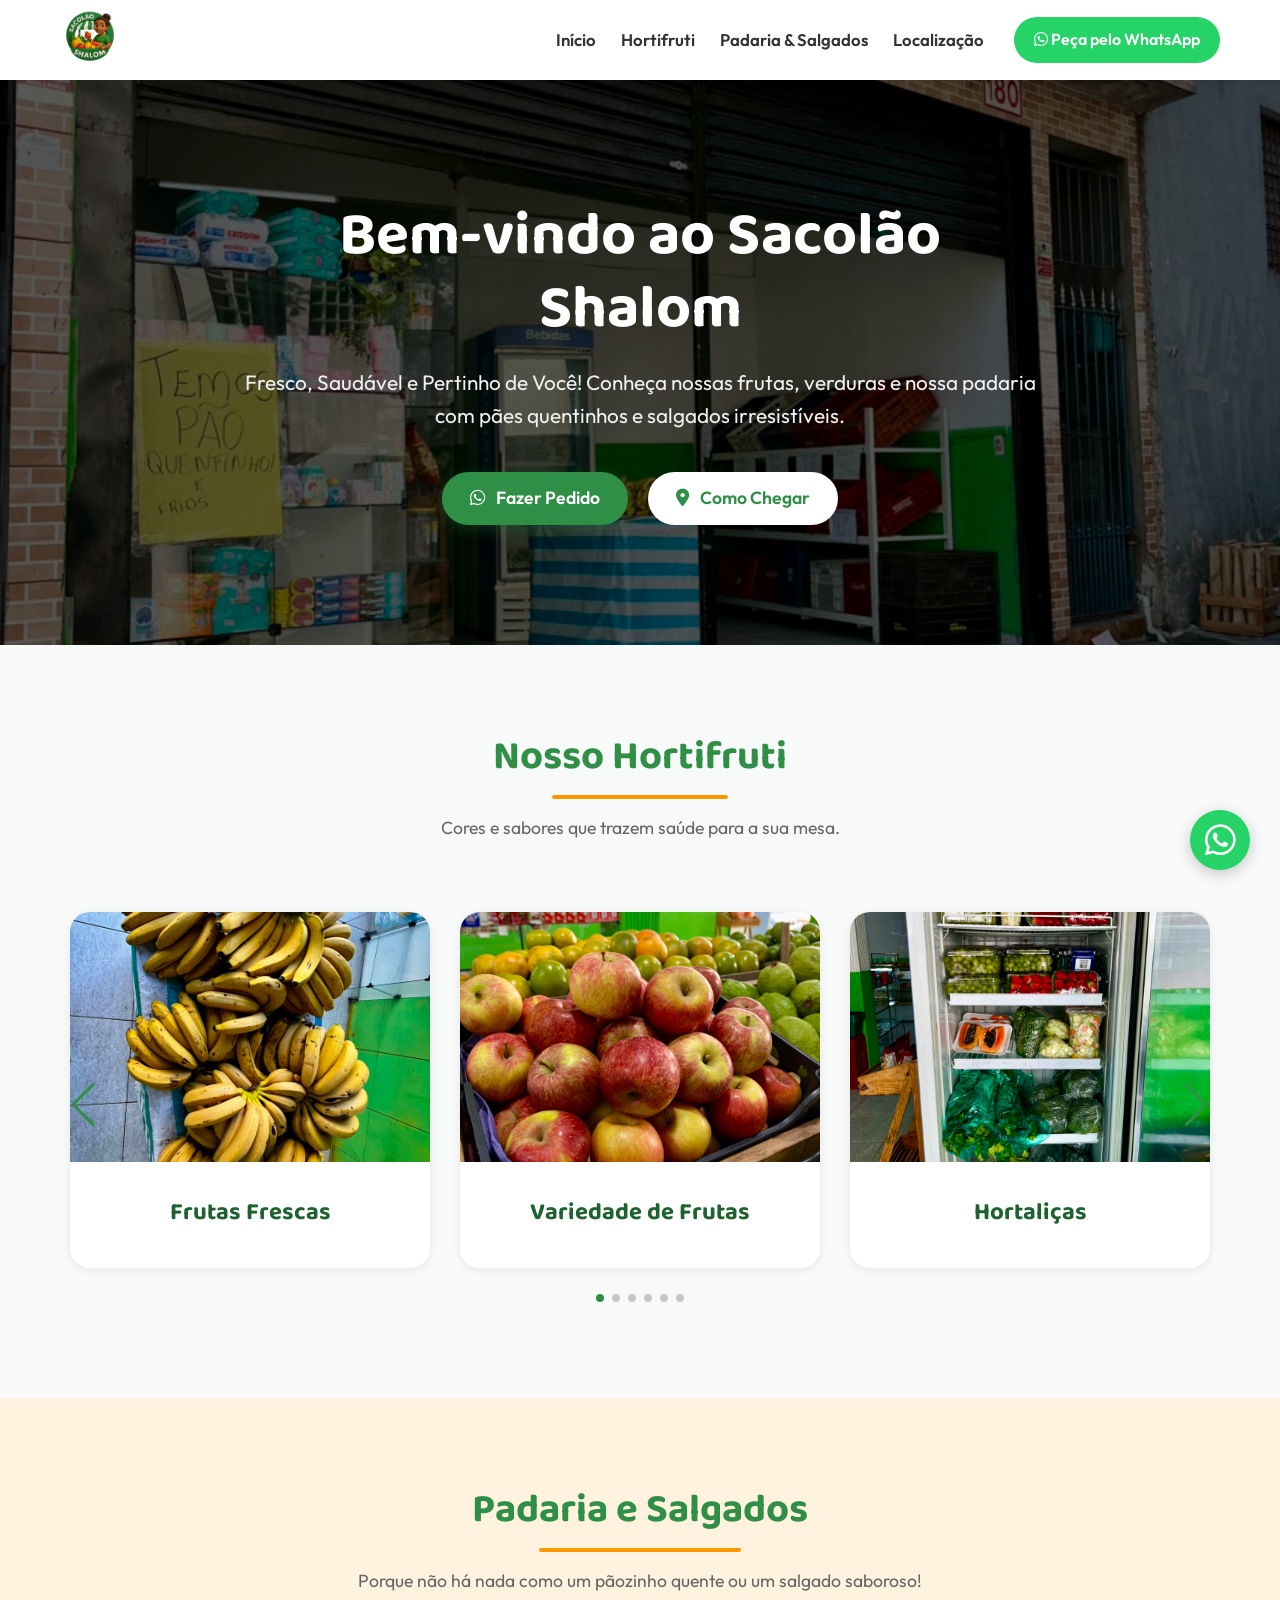
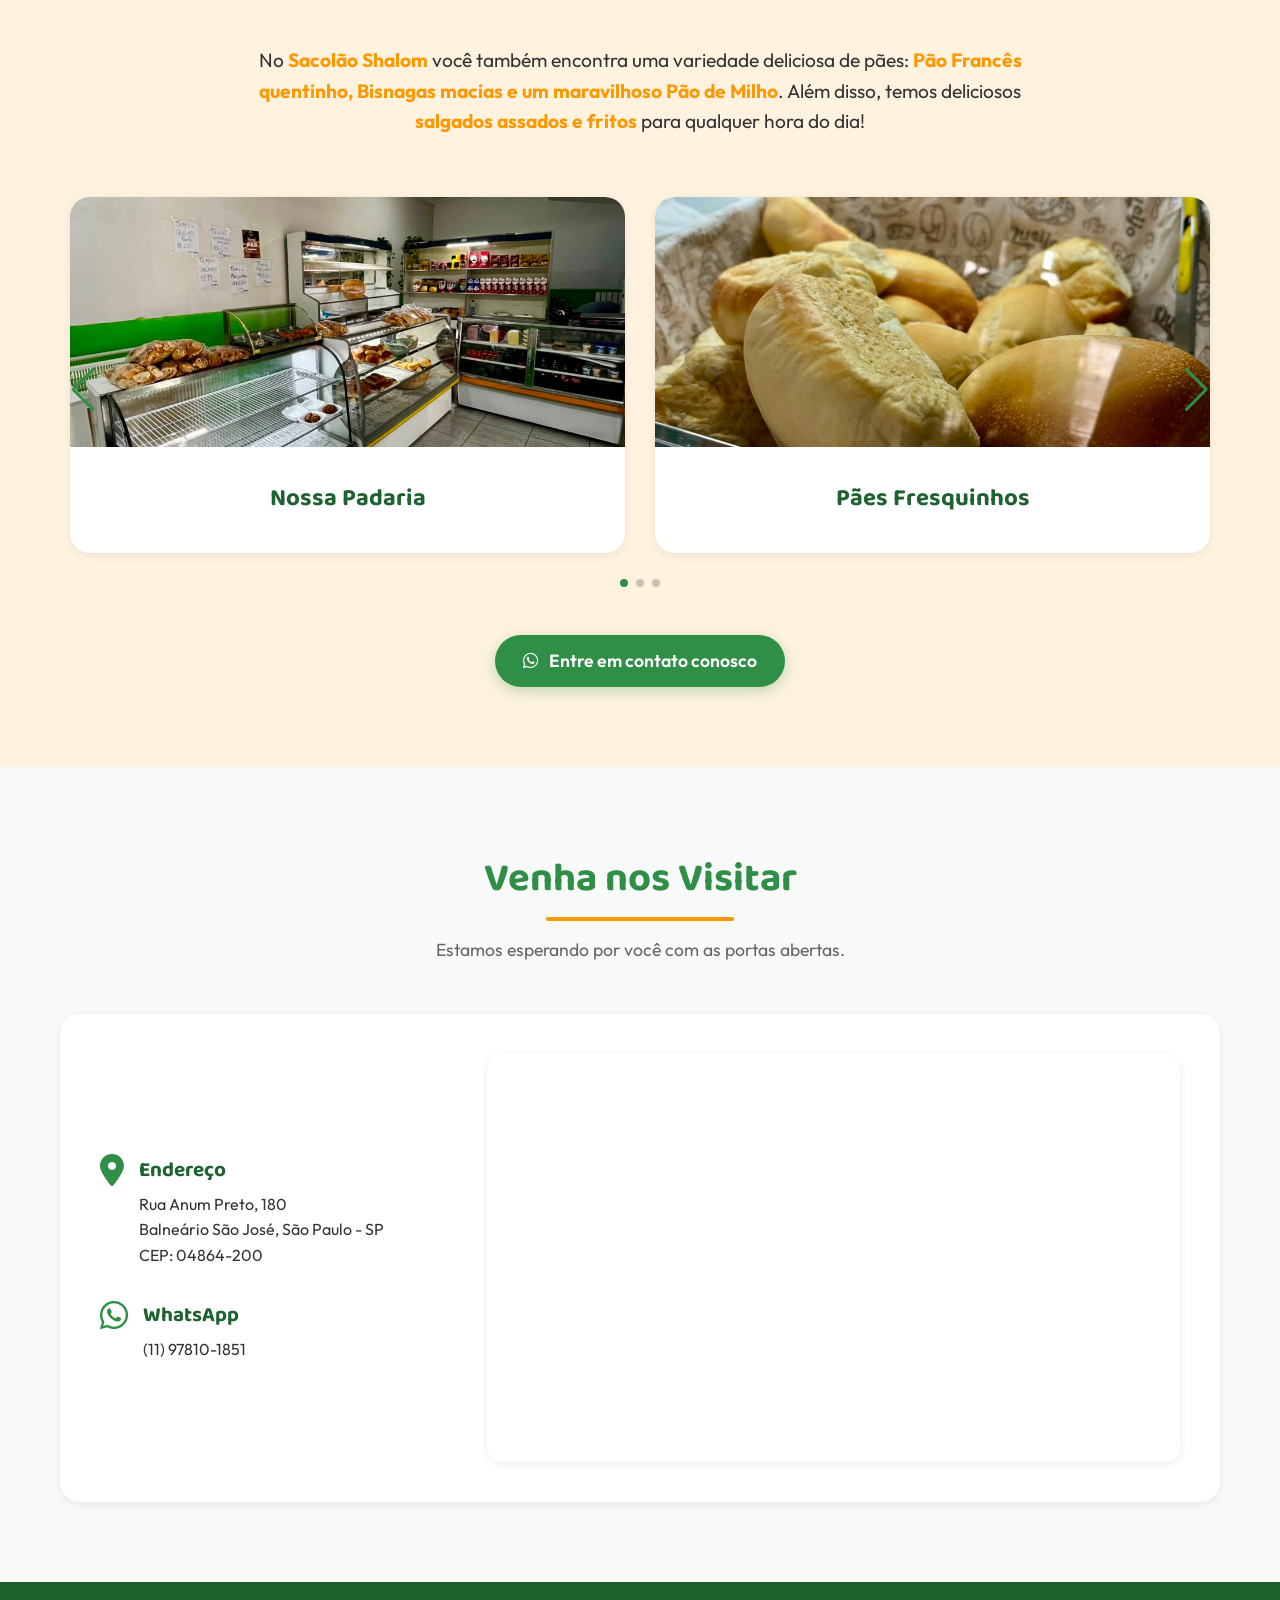
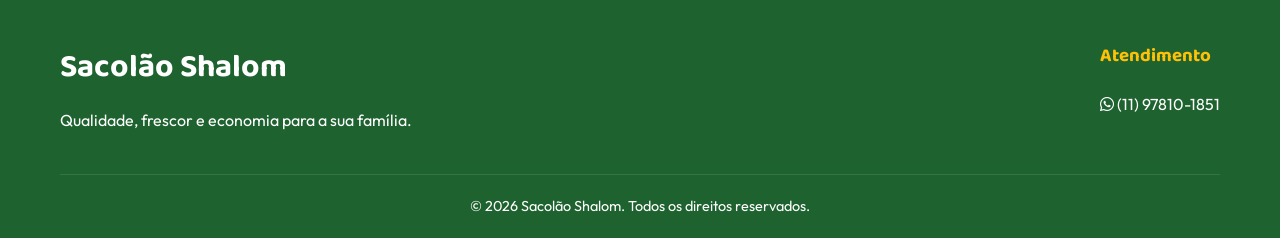
==== index.html @ ac97a422 "Add files via upload" ====
<!DOCTYPE html>
<html lang="pt-BR">
<head>
    <meta charset="UTF-8">
    <meta name="viewport" content="width=device-width, initial-scale=1.0">
    <meta name="description" content="Sacolão Shalom - As melhores frutas, verduras, saladas de frutas, além de pão francês, bisnaga, pão de milho e salgados assados e fritos. Venha nos visitar no Balneário São José.">
    <title>Sacolão Shalom | Frutas, Verduras e Padaria</title>
    
    <!-- Google Fonts -->
    <link rel="preconnect" href="https://fonts.googleapis.com">
    <link rel="preconnect" href="https://fonts.gstatic.com" crossorigin>
    <link href="https://fonts.googleapis.com/css2?family=Outfit:wght@300;400;600;800&family=Baloo+2:wght@500;700&display=swap" rel="stylesheet">
    
    <!-- Swiper CSS -->
    <link rel="stylesheet" href="https://cdn.jsdelivr.net/npm/swiper@10/swiper-bundle.min.css" />
    
    <!-- Font Awesome -->
    <link rel="stylesheet" href="https://cdnjs.cloudflare.com/ajax/libs/font-awesome/6.4.0/css/all.min.css">
    
    <!-- Custom CSS -->
    <link rel="stylesheet" href="css/style.css">
</head>
<body>

    <!-- Header & Navigation -->
    <header class="header">
        <div class="container nav-container">
            <a href="#" class="logo-link">
                <!-- Por favor, salve a sua logo como logo.png dentro da pasta assets -->
                <img src="assets/logo.jpg" alt="Sacolão Shalom" class="logo" onerror="this.src='https://placehold.co/150x50/2F8F46/FFFFFF?text=Sacolao+Shalom'">
            </a>
            
            <nav class="navbar" id="navbar">
                <ul class="nav-links">
                    <li><a href="#inicio">Início</a></li>
                    <li><a href="#hortifruti">Hortifruti</a></li>
                    <li><a href="#padaria">Padaria & Salgados</a></li>
                    <li><a href="#localizacao">Localização</a></li>
                </ul>
                <a href="https://wa.me/5511978101851?text=Ol%C3%A1%2C%20gostaria%20de%20saber%20mais%20sobre%20os%20produtos%20do%20Sacol%C3%A3o%20Shalom!" target="_blank" class="btn-whatsapp nav-btn">
                    <i class="fab fa-whatsapp"></i> Peça pelo WhatsApp
                </a>
            </nav>
            
            <div class="hamburger" id="hamburger">
                <i class="fas fa-bars"></i>
            </div>
        </div>
    </header>

    <!-- Hero Section -->
    <section class="hero" id="inicio">
        <div class="container hero-content">
            <div class="hero-text">
                <h1>Bem-vindo ao Sacolão Shalom</h1>
                <p>Fresco, Saudável e Pertinho de Você! Conheça nossas frutas, verduras e nossa padaria com pães quentinhos e salgados irresistíveis.</p>
                <div class="hero-buttons">
                    <a href="https://wa.me/5511978101851?text=Ol%C3%A1%2C%20gostaria%20de%20fazer%20um%20pedido!" target="_blank" class="btn btn-primary">
                        <i class="fab fa-whatsapp"></i> Fazer Pedido
                    </a>
                    <a href="#localizacao" class="btn btn-secondary" style="border: none;">
                        <i class="fas fa-map-marker-alt"></i> Como Chegar
                    </a>
                </div>
            </div>
        </div>
    </section>

    <!-- Hortifruti Section -->
    <section class="section hortifruti-section" id="hortifruti">
        <div class="container">
            <div class="section-title">
                <h2>Nosso Hortifruti</h2>
                <p>Cores e sabores que trazem saúde para a sua mesa.</p>
            </div>
            
            <!-- Swiper -->
            <div class="swiper mySwiper">
                <div class="swiper-wrapper">
                    <!-- Slides -->
                    <div class="swiper-slide">
                        <div class="card">
                            <img src="assets/frutas.jpg" alt="Frutas">
                            <div class="card-content">
                                <h3>Frutas Frescas</h3>
                            </div>
                        </div>
                    </div>
                    <div class="swiper-slide">
                        <div class="card">
                            <img src="assets/frutas1.jpg" alt="Mais Frutas">
                            <div class="card-content">
                                <h3>Variedade de Frutas</h3>
                            </div>
                        </div>
                    </div>
                    <div class="swiper-slide">
                        <div class="card">
                            <img src="assets/hortaliças.jpg" alt="Hortaliças">
                            <div class="card-content">
                                <h3>Hortaliças</h3>
                            </div>
                        </div>
                    </div>
                    <div class="swiper-slide">
                        <div class="card">
                            <img src="assets/legumes.jpg" alt="Legumes">
                            <div class="card-content">
                                <h3>Legumes</h3>
                            </div>
                        </div>
                    </div>
                    <div class="swiper-slide">
                        <div class="card">
                            <img src="assets/mandioca.jpg" alt="Mandioca">
                            <div class="card-content">
                                <h3>Mandioca</h3>
                            </div>
                        </div>
                    </div>
                    <div class="swiper-slide">
                        <div class="card">
                            <img src="assets/alho.jpg" alt="Alho">
                            <div class="card-content">
                                <h3>Alho</h3>
                            </div>
                        </div>
                    </div>
                </div>
                <div class="swiper-pagination"></div>
                <div class="swiper-button-next"></div>
                <div class="swiper-button-prev"></div>
            </div>
        </div>
    </section>

    <!-- Padaria Section -->
    <section class="section padaria-section" id="padaria">
        <div class="container">
            <div class="section-title">
                <h2>Padaria e Salgados</h2>
                <p>Porque não há nada como um pãozinho quente ou um salgado saboroso!</p>
            </div>
            
            <div class="padaria-intro">
                <p>No <strong>Sacolão Shalom</strong> você também encontra uma variedade deliciosa de pães: <strong>Pão Francês quentinho, Bisnagas macias e um maravilhoso Pão de Milho</strong>. Além disso, temos deliciosos <strong>salgados assados e fritos</strong> para qualquer hora do dia!</p>
            </div>

            <!-- Swiper Padaria -->
            <div class="swiper padariaSwiper">
                <div class="swiper-wrapper">
                    <div class="swiper-slide">
                        <div class="card">
                            <img src="assets/espacopadaria.jpg" alt="Espaço Padaria">
                            <div class="card-content">
                                <h3>Nossa Padaria</h3>
                            </div>
                        </div>
                    </div>
                    <div class="swiper-slide">
                        <div class="card">
                            <img src="assets/pao.jpg" alt="Pães">
                            <div class="card-content">
                                <h3>Pães Fresquinhos</h3>
                            </div>
                        </div>
                    </div>
                    <div class="swiper-slide">
                        <div class="card">
                            <img src="assets/pao1.jpg" alt="Mais Pães">
                            <div class="card-content">
                                <h3>Variedade de Pães</h3>
                            </div>
                        </div>
                    </div>
                </div>
                <div class="swiper-pagination"></div>
                <div class="swiper-button-next"></div>
                <div class="swiper-button-prev"></div>
            </div>
            
            <div class="text-center mt-2">
                <a href="https://wa.me/5511978101851?text=Ol%C3%A1%21%20gostaria%20de%20comprar%20com%20voc%C3%AAs%21" target="_blank" class="btn btn-primary">
                    <i class="fab fa-whatsapp"></i> Entre em contato conosco
                </a>
            </div>
        </div>
    </section>

    <!-- Location Section -->
    <section class="section location-section" id="localizacao">
        <div class="container">
            <div class="section-title">
                <h2>Venha nos Visitar</h2>
                <p>Estamos esperando por você com as portas abertas.</p>
            </div>
            
            <div class="location-content">
                <div class="location-info">
                    <div class="info-item">
                        <i class="fas fa-map-marker-alt"></i>
                        <div>
                            <h3>Endereço</h3>
                            <p>Rua Anum Preto, 180<br>Balneário São José, São Paulo - SP<br>CEP: 04864-200</p>
                        </div>
                    </div>
                    <div class="info-item">
                        <i class="fab fa-whatsapp"></i>
                        <div>
                            <h3>WhatsApp</h3>
                            <p>(11) 97810-1851</p>
                        </div>
                    </div>
                </div>
                <div class="map-container">
                    <iframe 
                        src="https://maps.google.com/maps?q=Sacolão%20Shalom,%20-23.7698661,-46.7199511&hl=pt-BR&z=16&output=embed" 
                        width="100%" 
                        height="400" 
                        style="border:0;" 
                        allowfullscreen="" 
                        loading="lazy" 
                        referrerpolicy="no-referrer-when-downgrade">
                    </iframe>
                </div>
            </div>
        </div>
    </section>

    <!-- Footer -->
    <footer class="footer">
        <div class="container">
            <div class="footer-content">
                <div class="footer-logo">
                    <h2>Sacolão Shalom</h2>
                    <p>Qualidade, frescor e economia para a sua família.</p>
                </div>
                <div class="footer-links">
                    <h3>Atendimento</h3>
                    <p><a href="https://wa.me/5511978101851" target="_blank"><i class="fab fa-whatsapp"></i> (11) 97810-1851</a></p>
                </div>
            </div>
            <div class="footer-bottom">
                <p>&copy; 2026 Sacolão Shalom. Todos os direitos reservados.</p>
            </div>
        </div>
    </footer>

    <!-- Floating WhatsApp Button -->
    <a href="https://wa.me/5511978101851?text=Ol%C3%A1%2C%20gostaria%20de%20fazer%20um%20pedido!" target="_blank" class="float-whatsapp">
        <i class="fab fa-whatsapp"></i>
    </a>

    <!-- Swiper JS -->
    <script src="https://cdn.jsdelivr.net/npm/swiper@10/swiper-bundle.min.js"></script>
    <!-- Custom JS -->
    <script src="js/script.js"></script>
</body>
</html>
---- css/style.css ----
/* ==========================================================================
   CSS Variables & Reset
   ========================================================================== */
:root {
    /* Color Palette derived from Sacolão Shalom Logo */
    --primary-color: #2F8F46; /* Vibrant Green */
    --primary-dark: #1E632F;
    --primary-light: #44C966;
    
    --accent-orange: #FF9800; /* Warm Orange for Fruits */
    --accent-yellow: #FFC107; /* Bright Yellow */
    --accent-red: #E53935;    /* Apple Red */
    
    --text-main: #333333;
    --text-light: #666666;
    --bg-light: #F8FAF9;
    --white: #FFFFFF;
    
    /* Typography */
    --font-heading: 'Baloo 2', cursive;
    --font-body: 'Outfit', sans-serif;
    
    /* Shadows & Transitions */
    --shadow-sm: 0 2px 8px rgba(0,0,0,0.08);
    --shadow-md: 0 8px 24px rgba(47, 143, 70, 0.15);
    --transition: all 0.3s ease;
}

* {
    margin: 0;
    padding: 0;
    box-sizing: border-box;
}

html {
    scroll-behavior: smooth;
}

body {
    font-family: var(--font-body);
    color: var(--text-main);
    background-color: var(--bg-light);
    line-height: 1.6;
}

h1, h2, h3, h4, h5, h6 {
    font-family: var(--font-heading);
    font-weight: 700;
    color: var(--primary-dark);
}

a {
    text-decoration: none;
    color: inherit;
}

ul {
    list-style: none;
}

.container {
    max-width: 1200px;
    margin: 0 auto;
    padding: 0 20px;
}

.text-center {
    text-align: center;
}

.mt-2 {
    margin-top: 2rem;
}

/* ==========================================================================
   Buttons
   ========================================================================== */
.btn {
    display: inline-block;
    padding: 12px 28px;
    border-radius: 50px;
    font-weight: 600;
    font-size: 1.1rem;
    cursor: pointer;
    transition: var(--transition);
    border: none;
    text-align: center;
}

.btn i {
    margin-right: 8px;
}

.btn-primary {
    background-color: var(--primary-color);
    color: var(--white);
    box-shadow: 0 4px 15px rgba(47, 143, 70, 0.3);
}

.btn-primary:hover {
    background-color: var(--primary-dark);
    transform: translateY(-2px);
    box-shadow: 0 6px 20px rgba(47, 143, 70, 0.4);
}

.btn-secondary {
    background-color: var(--white);
    color: var(--primary-color);
    border: 2px solid var(--primary-color);
}

.btn-secondary:hover {
    background-color: var(--primary-color);
    color: var(--white);
    transform: translateY(-2px);
}

/* ==========================================================================
   Header & Navigation
   ========================================================================== */
.header {
    background-color: var(--white);
    box-shadow: var(--shadow-sm);
    position: sticky;
    top: 0;
    z-index: 1000;
}

.nav-container {
    display: flex;
    justify-content: space-between;
    align-items: center;
    height: 80px;
}

.logo {
    height: 60px;
    width: auto;
    object-fit: contain;
}

.navbar {
    display: flex;
    align-items: center;
    gap: 30px;
}

.nav-links {
    display: flex;
    gap: 25px;
}

.nav-links a {
    font-weight: 600;
    font-size: 1.05rem;
    color: var(--text-main);
    transition: var(--transition);
    position: relative;
}

.nav-links a::after {
    content: '';
    position: absolute;
    width: 0;
    height: 3px;
    bottom: -5px;
    left: 0;
    background-color: var(--accent-orange);
    transition: var(--transition);
    border-radius: 2px;
}

.nav-links a:hover::after {
    width: 100%;
}

.nav-links a:hover {
    color: var(--primary-color);
}

.btn-whatsapp.nav-btn {
    background-color: #25D366; /* WhatsApp Green */
    color: white;
    padding: 10px 20px;
    border-radius: 50px;
    font-weight: 600;
    transition: var(--transition);
}

.btn-whatsapp.nav-btn:hover {
    background-color: #1ebe57;
    transform: scale(1.05);
}

.hamburger {
    display: none;
    font-size: 1.8rem;
    color: var(--primary-color);
    cursor: pointer;
}

/* ==========================================================================
   Hero Section
   ========================================================================== */
.hero {
    background: linear-gradient(rgba(0, 0, 0, 0.65), rgba(0, 0, 0, 0.65)), url('../assets/frentesacolao.jpg') no-repeat center center;
    background-size: cover;
    padding: 120px 0;
    position: relative;
    overflow: hidden;
}

.hero-content {
    position: relative;
    z-index: 1;
    display: flex;
    justify-content: center;
    align-items: center;
    text-align: center;
}

.hero-text {
    max-width: 800px;
}

.hero-text h1 {
    font-size: 3.8rem;
    line-height: 1.2;
    margin-bottom: 20px;
    color: var(--white);
}

.hero-text p {
    font-size: 1.3rem;
    color: #f1f1f1;
    margin-bottom: 40px;
}

.hero-buttons {
    display: flex;
    justify-content: center;
    gap: 20px;
}

/* ==========================================================================
   Sections General
   ========================================================================== */
.section {
    padding: 80px 0;
}

.section-title {
    text-align: center;
    margin-bottom: 50px;
}

.section-title h2 {
    font-size: 2.5rem;
    color: var(--primary-color);
    margin-bottom: 10px;
    position: relative;
    display: inline-block;
}

.section-title h2::after {
    content: '';
    position: absolute;
    width: 60%;
    height: 4px;
    background-color: var(--accent-orange);
    bottom: -10px;
    left: 20%;
    border-radius: 2px;
}

.section-title p {
    font-size: 1.1rem;
    color: var(--text-light);
    margin-top: 15px;
}

/* ==========================================================================
   Cards & Swiper
   ========================================================================== */
.card {
    background: var(--white);
    border-radius: 20px;
    overflow: hidden;
    box-shadow: var(--shadow-sm);
    transition: var(--transition);
    height: 100%;
}

.card:hover {
    transform: translateY(-10px);
    box-shadow: var(--shadow-md);
}

.card img {
    width: 100%;
    height: 250px;
    object-fit: cover;
}

.card-content {
    padding: 25px;
    text-align: center;
}

.card-content h3 {
    font-size: 1.5rem;
    margin-bottom: 10px;
}

.swiper {
    padding: 20px 10px 50px 10px !important;
}

.swiper-pagination-bullet-active {
    background: var(--primary-color) !important;
}

.swiper-button-next, .swiper-button-prev {
    color: var(--primary-color) !important;
}

/* ==========================================================================
   Padaria Section
   ========================================================================== */
.padaria-section {
    background-color: #FFF3E0; /* Warm background for bakery */
}

.padaria-intro {
    text-align: center;
    max-width: 800px;
    margin: 0 auto 40px auto;
    font-size: 1.2rem;
}

.padaria-intro strong {
    color: var(--accent-orange);
}

/* ==========================================================================
   Location Section
   ========================================================================== */
.location-content {
    display: grid;
    grid-template-columns: 1fr 2fr;
    gap: 40px;
    align-items: center;
    background: var(--white);
    padding: 40px;
    border-radius: 20px;
    box-shadow: var(--shadow-sm);
}

.location-info {
    display: flex;
    flex-direction: column;
    gap: 30px;
}

.info-item {
    display: flex;
    align-items: flex-start;
    gap: 15px;
}

.info-item i {
    font-size: 2rem;
    color: var(--primary-color);
}

.info-item h3 {
    font-size: 1.3rem;
    margin-bottom: 5px;
}

.map-container {
    border-radius: 15px;
    overflow: hidden;
    box-shadow: var(--shadow-sm);
}

/* ==========================================================================
   Footer
   ========================================================================== */
.footer {
    background-color: var(--primary-dark);
    color: var(--white);
    padding: 60px 0 20px 0;
}

.footer-content {
    display: flex;
    justify-content: space-between;
    flex-wrap: wrap;
    gap: 40px;
    margin-bottom: 40px;
}

.footer-logo h2 {
    color: var(--white);
    font-size: 2rem;
    margin-bottom: 15px;
}

.footer-links h3 {
    color: var(--accent-yellow);
    margin-bottom: 20px;
}

.footer-bottom {
    text-align: center;
    padding-top: 20px;
    border-top: 1px solid rgba(255,255,255,0.1);
    font-size: 0.9rem;
}

/* ==========================================================================
   Floating WhatsApp
   ========================================================================== */
.float-whatsapp {
    position: fixed;
    bottom: 30px;
    right: 30px;
    background-color: #25D366;
    color: white;
    width: 60px;
    height: 60px;
    border-radius: 50%;
    display: flex;
    justify-content: center;
    align-items: center;
    font-size: 35px;
    box-shadow: 0 4px 15px rgba(0,0,0,0.2);
    z-index: 100;
    transition: var(--transition);
}

.float-whatsapp:hover {
    transform: scale(1.1);
    background-color: #128C7E;
}

/* ==========================================================================
   Responsive Design
   ========================================================================== */
@media (max-width: 992px) {
    .location-content {
        grid-template-columns: 1fr;
    }
}

@media (max-width: 768px) {
    .hero-text h1 {
        font-size: 2.5rem;
    }
    
    .hero-buttons {
        flex-direction: column;
    }
    
    .hamburger {
        display: block;
    }
    
    .navbar {
        position: fixed;
        top: 80px;
        left: -100%;
        width: 100%;
        height: calc(100vh - 80px);
        background-color: var(--white);
        flex-direction: column;
        justify-content: center;
        transition: 0.4s ease;
        padding: 20px;
        box-shadow: var(--shadow-sm);
    }
    
    .navbar.active {
        left: 0;
    }
    
    .nav-links {
        flex-direction: column;
        text-align: center;
        gap: 30px;
        margin-bottom: 40px;
    }
    
    .nav-links a {
        font-size: 1.3rem;
    }
}

@media (max-width: 480px) {
    .section-title h2 {
        font-size: 2rem;
    }
    
    .card img {
        height: 200px;
    }
}
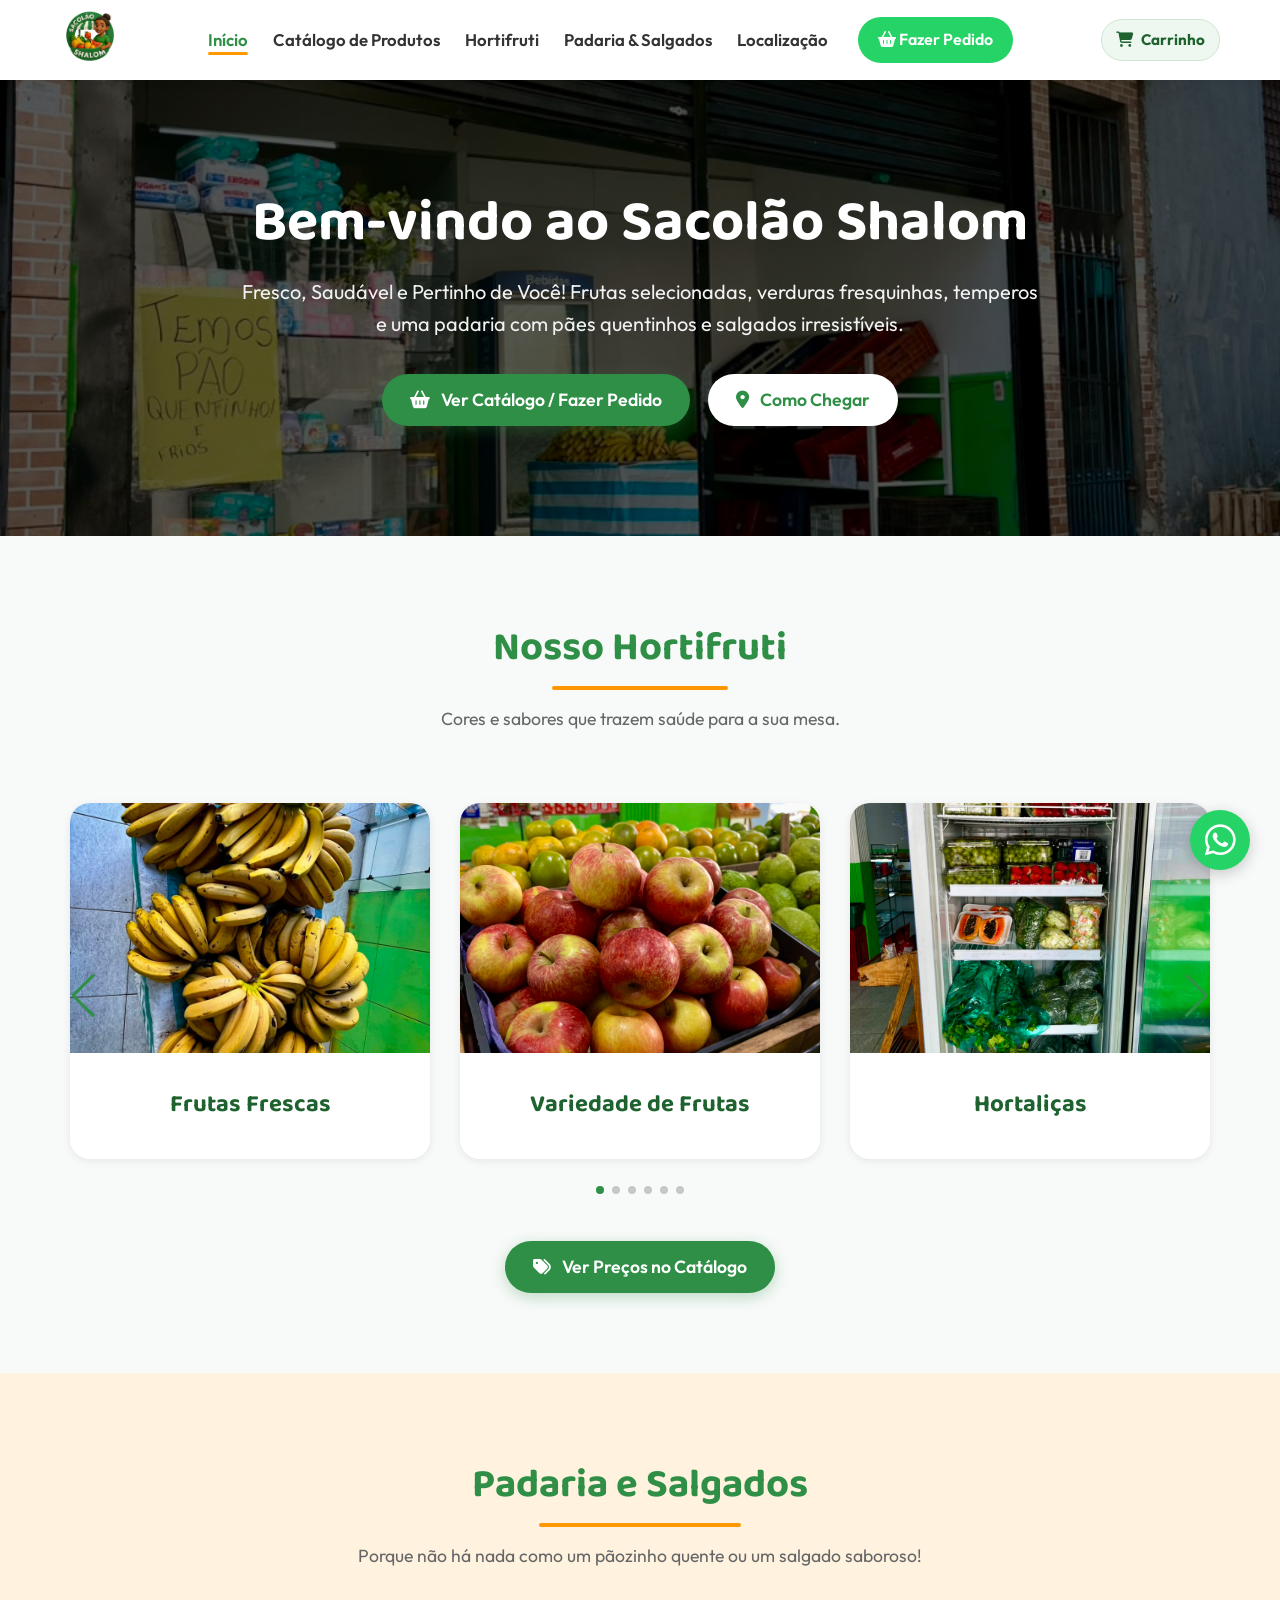
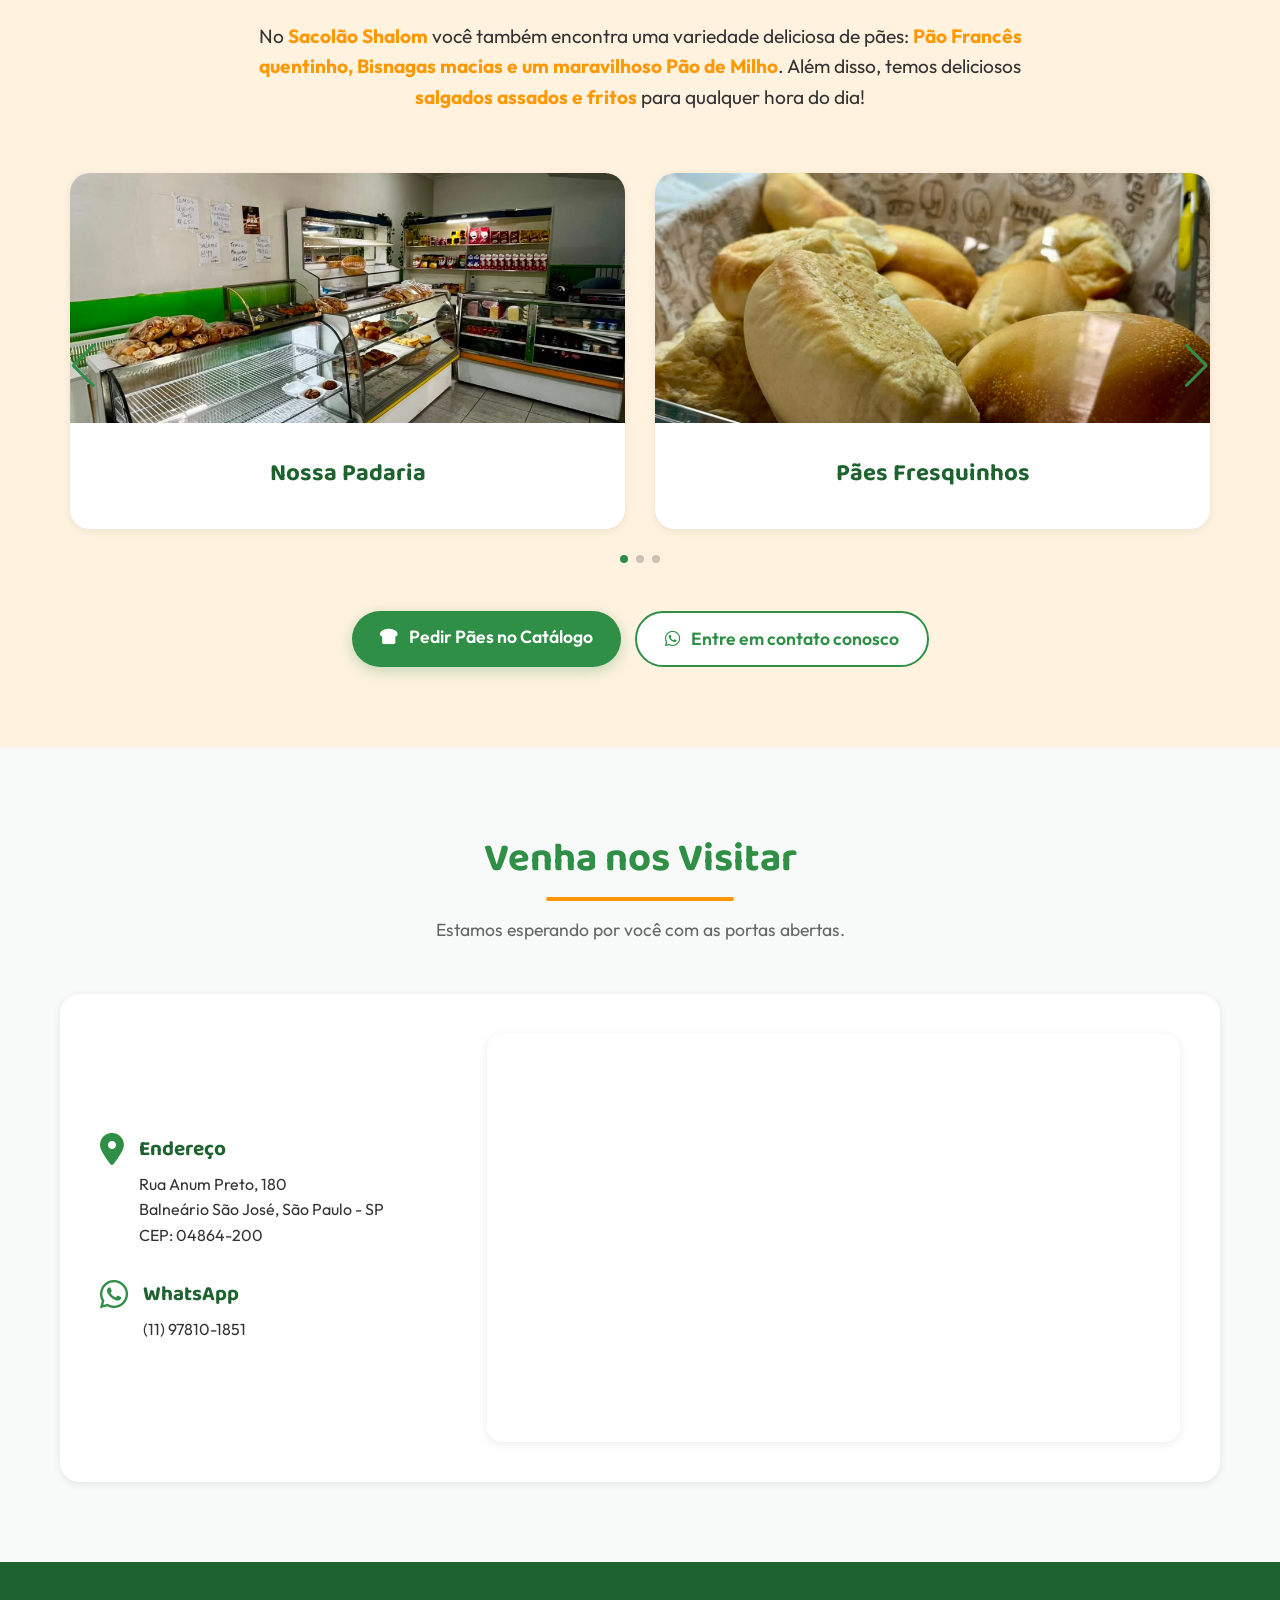
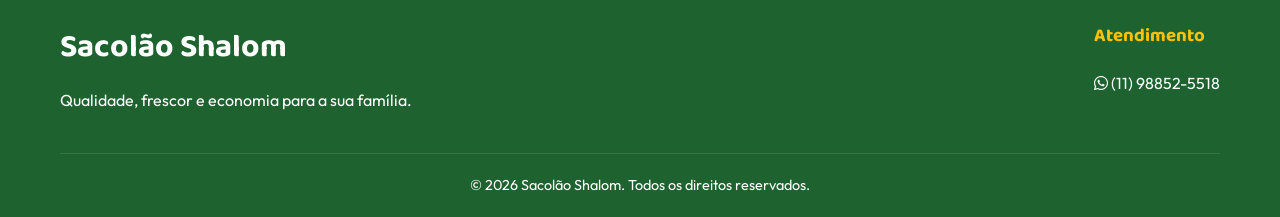
==== commit 15235e8a: "Add files via upload Atualização com catalogo" ====
--- a/index.html
+++ b/index.html
@@ -5,18 +5,18 @@
     <meta name="viewport" content="width=device-width, initial-scale=1.0">
     <meta name="description" content="Sacolão Shalom - As melhores frutas, verduras, saladas de frutas, além de pão francês, bisnaga, pão de milho e salgados assados e fritos. Venha nos visitar no Balneário São José.">
     <title>Sacolão Shalom | Frutas, Verduras e Padaria</title>
-    
+
     <!-- Google Fonts -->
     <link rel="preconnect" href="https://fonts.googleapis.com">
     <link rel="preconnect" href="https://fonts.gstatic.com" crossorigin>
     <link href="https://fonts.googleapis.com/css2?family=Outfit:wght@300;400;600;800&family=Baloo+2:wght@500;700&display=swap" rel="stylesheet">
-    
+
     <!-- Swiper CSS -->
     <link rel="stylesheet" href="https://cdn.jsdelivr.net/npm/swiper@10/swiper-bundle.min.css" />
-    
+
     <!-- Font Awesome -->
     <link rel="stylesheet" href="https://cdnjs.cloudflare.com/ajax/libs/font-awesome/6.4.0/css/all.min.css">
-    
+
     <!-- Custom CSS -->
     <link rel="stylesheet" href="css/style.css">
 </head>
@@ -25,25 +25,32 @@
     <!-- Header & Navigation -->
     <header class="header">
         <div class="container nav-container">
-            <a href="#" class="logo-link">
-                <!-- Por favor, salve a sua logo como logo.png dentro da pasta assets -->
+            <a href="index.html" class="logo-link">
                 <img src="assets/logo.jpg" alt="Sacolão Shalom" class="logo" onerror="this.src='https://placehold.co/150x50/2F8F46/FFFFFF?text=Sacolao+Shalom'">
             </a>
-            
+
             <nav class="navbar" id="navbar">
                 <ul class="nav-links">
-                    <li><a href="#inicio">Início</a></li>
+                    <li><a href="index.html" class="active">Início</a></li>
+                    <li><a href="catalogo.html">Catálogo de Produtos</a></li>
                     <li><a href="#hortifruti">Hortifruti</a></li>
                     <li><a href="#padaria">Padaria & Salgados</a></li>
                     <li><a href="#localizacao">Localização</a></li>
                 </ul>
-                <a href="https://wa.me/5511978101851?text=Ol%C3%A1%2C%20gostaria%20de%20saber%20mais%20sobre%20os%20produtos%20do%20Sacol%C3%A3o%20Shalom!" target="_blank" class="btn-whatsapp nav-btn">
-                    <i class="fab fa-whatsapp"></i> Peça pelo WhatsApp
+                <a href="catalogo.html" class="btn-whatsapp nav-btn">
+                    <i class="fas fa-shopping-basket"></i> Fazer Pedido
                 </a>
             </nav>
-            
-            <div class="hamburger" id="hamburger">
-                <i class="fas fa-bars"></i>
+
+            <div class="header-actions">
+                <a href="carrinho.html" class="nav-cart-link" aria-label="Meu Carrinho">
+                    <i class="fas fa-shopping-cart"></i>
+                    <span class="nav-cart-text">Carrinho</span>
+                    <span class="nav-cart-badge" id="navCartBadge" hidden>0</span>
+                </a>
+                <div class="hamburger" id="hamburger" aria-label="Abrir menu">
+                    <i class="fas fa-bars"></i>
+                </div>
             </div>
         </div>
     </header>
@@ -53,10 +60,10 @@
         <div class="container hero-content">
             <div class="hero-text">
                 <h1>Bem-vindo ao Sacolão Shalom</h1>
-                <p>Fresco, Saudável e Pertinho de Você! Conheça nossas frutas, verduras e nossa padaria com pães quentinhos e salgados irresistíveis.</p>
+                <p>Fresco, Saudável e Pertinho de Você! Frutas selecionadas, verduras fresquinhas, temperos e uma padaria com pães quentinhos e salgados irresistíveis.</p>
                 <div class="hero-buttons">
-                    <a href="https://wa.me/5511978101851?text=Ol%C3%A1%2C%20gostaria%20de%20fazer%20um%20pedido!" target="_blank" class="btn btn-primary">
-                        <i class="fab fa-whatsapp"></i> Fazer Pedido
+                    <a href="catalogo.html" class="btn btn-primary">
+                        <i class="fas fa-shopping-basket"></i> Ver Catálogo / Fazer Pedido
                     </a>
                     <a href="#localizacao" class="btn btn-secondary" style="border: none;">
                         <i class="fas fa-map-marker-alt"></i> Como Chegar
@@ -73,14 +80,13 @@
                 <h2>Nosso Hortifruti</h2>
                 <p>Cores e sabores que trazem saúde para a sua mesa.</p>
             </div>
-            
+
             <!-- Swiper -->
             <div class="swiper mySwiper">
                 <div class="swiper-wrapper">
-                    <!-- Slides -->
-                    <div class="swiper-slide">
-                        <div class="card">
-                            <img src="assets/frutas.jpg" alt="Frutas">
+                    <div class="swiper-slide">
+                        <div class="card">
+                            <img src="assets/frutas.jpg" alt="Frutas" loading="lazy">
                             <div class="card-content">
                                 <h3>Frutas Frescas</h3>
                             </div>
@@ -88,7 +94,7 @@
                     </div>
                     <div class="swiper-slide">
                         <div class="card">
-                            <img src="assets/frutas1.jpg" alt="Mais Frutas">
+                            <img src="assets/frutas1.jpg" alt="Mais Frutas" loading="lazy">
                             <div class="card-content">
                                 <h3>Variedade de Frutas</h3>
                             </div>
@@ -96,7 +102,7 @@
                     </div>
                     <div class="swiper-slide">
                         <div class="card">
-                            <img src="assets/hortaliças.jpg" alt="Hortaliças">
+                            <img src="assets/hortaliças.jpg" alt="Hortaliças" loading="lazy">
                             <div class="card-content">
                                 <h3>Hortaliças</h3>
                             </div>
@@ -104,7 +110,7 @@
                     </div>
                     <div class="swiper-slide">
                         <div class="card">
-                            <img src="assets/legumes.jpg" alt="Legumes">
+                            <img src="assets/legumes.jpg" alt="Legumes" loading="lazy">
                             <div class="card-content">
                                 <h3>Legumes</h3>
                             </div>
@@ -112,7 +118,7 @@
                     </div>
                     <div class="swiper-slide">
                         <div class="card">
-                            <img src="assets/mandioca.jpg" alt="Mandioca">
+                            <img src="assets/mandioca.jpg" alt="Mandioca" loading="lazy">
                             <div class="card-content">
                                 <h3>Mandioca</h3>
                             </div>
@@ -120,7 +126,7 @@
                     </div>
                     <div class="swiper-slide">
                         <div class="card">
-                            <img src="assets/alho.jpg" alt="Alho">
+                            <img src="assets/alho.jpg" alt="Alho" loading="lazy">
                             <div class="card-content">
                                 <h3>Alho</h3>
                             </div>
@@ -131,6 +137,12 @@
                 <div class="swiper-button-next"></div>
                 <div class="swiper-button-prev"></div>
             </div>
+
+            <div class="text-center mt-2">
+                <a href="catalogo.html" class="btn btn-primary">
+                    <i class="fas fa-tags"></i> Ver Preços no Catálogo
+                </a>
+            </div>
         </div>
     </section>
 
@@ -141,7 +153,7 @@
                 <h2>Padaria e Salgados</h2>
                 <p>Porque não há nada como um pãozinho quente ou um salgado saboroso!</p>
             </div>
-            
+
             <div class="padaria-intro">
                 <p>No <strong>Sacolão Shalom</strong> você também encontra uma variedade deliciosa de pães: <strong>Pão Francês quentinho, Bisnagas macias e um maravilhoso Pão de Milho</strong>. Além disso, temos deliciosos <strong>salgados assados e fritos</strong> para qualquer hora do dia!</p>
             </div>
@@ -151,7 +163,7 @@
                 <div class="swiper-wrapper">
                     <div class="swiper-slide">
                         <div class="card">
-                            <img src="assets/espacopadaria.jpg" alt="Espaço Padaria">
+                            <img src="assets/espacopadaria.jpg" alt="Espaço Padaria" loading="lazy">
                             <div class="card-content">
                                 <h3>Nossa Padaria</h3>
                             </div>
@@ -159,7 +171,7 @@
                     </div>
                     <div class="swiper-slide">
                         <div class="card">
-                            <img src="assets/pao.jpg" alt="Pães">
+                            <img src="assets/pao.jpg" alt="Pães" loading="lazy">
                             <div class="card-content">
                                 <h3>Pães Fresquinhos</h3>
                             </div>
@@ -167,7 +179,7 @@
                     </div>
                     <div class="swiper-slide">
                         <div class="card">
-                            <img src="assets/pao1.jpg" alt="Mais Pães">
+                            <img src="assets/pao1.jpg" alt="Mais Pães" loading="lazy">
                             <div class="card-content">
                                 <h3>Variedade de Pães</h3>
                             </div>
@@ -178,9 +190,12 @@
                 <div class="swiper-button-next"></div>
                 <div class="swiper-button-prev"></div>
             </div>
-            
-            <div class="text-center mt-2">
-                <a href="https://wa.me/5511978101851?text=Ol%C3%A1%21%20gostaria%20de%20comprar%20com%20voc%C3%AAs%21" target="_blank" class="btn btn-primary">
+
+            <div class="text-center mt-2 cta-group">
+                <a href="catalogo.html" class="btn btn-primary">
+                    <i class="fas fa-bread-slice"></i> Pedir Pães no Catálogo
+                </a>
+                <a href="https://wa.me/5511988525518?text=Ol%C3%A1%21%20gostaria%20de%20comprar%20com%20voc%C3%AAs%21" target="_blank" class="btn btn-secondary">
                     <i class="fab fa-whatsapp"></i> Entre em contato conosco
                 </a>
             </div>
@@ -194,7 +209,7 @@
                 <h2>Venha nos Visitar</h2>
                 <p>Estamos esperando por você com as portas abertas.</p>
             </div>
-            
+
             <div class="location-content">
                 <div class="location-info">
                     <div class="info-item">
@@ -213,13 +228,13 @@
                     </div>
                 </div>
                 <div class="map-container">
-                    <iframe 
-                        src="https://maps.google.com/maps?q=Sacolão%20Shalom,%20-23.7698661,-46.7199511&hl=pt-BR&z=16&output=embed" 
-                        width="100%" 
-                        height="400" 
-                        style="border:0;" 
-                        allowfullscreen="" 
-                        loading="lazy" 
+                    <iframe
+                        src="https://maps.google.com/maps?q=Sacolão%20Shalom,%20-23.7698661,-46.7199511&hl=pt-BR&z=16&output=embed"
+                        width="100%"
+                        height="400"
+                        style="border:0;"
+                        allowfullscreen=""
+                        loading="lazy"
                         referrerpolicy="no-referrer-when-downgrade">
                     </iframe>
                 </div>
@@ -237,7 +252,7 @@
                 </div>
                 <div class="footer-links">
                     <h3>Atendimento</h3>
-                    <p><a href="https://wa.me/5511978101851" target="_blank"><i class="fab fa-whatsapp"></i> (11) 97810-1851</a></p>
+                    <p><a href="https://wa.me/5511988525518" target="_blank"><i class="fab fa-whatsapp"></i> (11) 98852-5518</a></p>
                 </div>
             </div>
             <div class="footer-bottom">
@@ -246,8 +261,31 @@
         </div>
     </footer>
 
+    <!-- Floating Cart Bar -->
+    <div class="cart-floating-bar" id="cartBar" aria-live="polite" hidden>
+        <div class="container cart-bar-content">
+            <div class="cart-summary-info">
+                <div class="cart-icon-wrapper">
+                    <i class="fas fa-shopping-basket"></i>
+                    <span class="cart-badge" id="cartCount">0</span>
+                </div>
+                <div class="cart-totals">
+                    <span class="cart-total-label">Subtotal dos itens:</span>
+                    <div class="cart-total-values">
+                        <strong class="cart-total-value" id="cartTotal">R$ 0,00</strong>
+                        <small class="cart-consult-note" id="cartConsultNote" hidden>+ itens a consultar</small>
+                    </div>
+                    <small class="cart-min-note" id="cartMinOrderNote"></small>
+                </div>
+            </div>
+            <a href="carrinho.html" class="btn btn-cart-action">
+                <i class="fas fa-shopping-cart"></i> Ver Carrinho / Finalizar
+            </a>
+        </div>
+    </div>
+
     <!-- Floating WhatsApp Button -->
-    <a href="https://wa.me/5511978101851?text=Ol%C3%A1%2C%20gostaria%20de%20fazer%20um%20pedido!" target="_blank" class="float-whatsapp">
+    <a href="https://wa.me/5511988525518?text=Ol%C3%A1%2C%20gostaria%20de%20fazer%20um%20pedido!" target="_blank" class="float-whatsapp" aria-label="Falar no WhatsApp">
         <i class="fab fa-whatsapp"></i>
     </a>
 
--- a/css/style.css
+++ b/css/style.css
@@ -43,6 +43,14 @@
     line-height: 1.6;
 }
 
+body.has-cart {
+    padding-bottom: 85px;
+}
+
+[hidden] {
+    display: none !important;
+}
+
 h1, h2, h3, h4, h5, h6 {
     font-family: var(--font-heading);
     font-weight: 700;
@@ -123,7 +131,7 @@
     box-shadow: var(--shadow-sm);
     position: sticky;
     top: 0;
-    z-index: 1000;
+    z-index: 1100;
 }
 
 .nav-container {
@@ -170,11 +178,13 @@
     border-radius: 2px;
 }
 
-.nav-links a:hover::after {
+.nav-links a:hover::after,
+.nav-links a.active::after {
     width: 100%;
 }
 
-.nav-links a:hover {
+.nav-links a:hover,
+.nav-links a.active {
     color: var(--primary-color);
 }
 
@@ -185,11 +195,53 @@
     border-radius: 50px;
     font-weight: 600;
     transition: var(--transition);
+    white-space: nowrap;
 }
 
 .btn-whatsapp.nav-btn:hover {
     background-color: #1ebe57;
     transform: scale(1.05);
+}
+
+.header-actions {
+    display: flex;
+    align-items: center;
+    gap: 14px;
+}
+
+.nav-cart-link {
+    position: relative;
+    display: inline-flex;
+    align-items: center;
+    gap: 8px;
+    background: #eef7f0;
+    color: var(--primary-dark);
+    border: 1.5px solid #cfe6d4;
+    padding: 8px 14px;
+    border-radius: 50px;
+    font-weight: 700;
+    font-size: 0.95rem;
+    transition: var(--transition);
+}
+
+.nav-cart-link:hover {
+    background: var(--primary-color);
+    color: var(--white);
+    border-color: var(--primary-color);
+}
+
+.nav-cart-badge {
+    background: var(--accent-orange);
+    color: var(--white);
+    font-size: 0.75rem;
+    font-weight: 800;
+    min-width: 22px;
+    height: 22px;
+    border-radius: 50px;
+    display: inline-flex;
+    align-items: center;
+    justify-content: center;
+    padding: 0 6px;
 }
 
 .hamburger {
@@ -200,12 +252,12 @@
 }
 
 /* ==========================================================================
-   Hero Section
+   Hero Section & Inner Page Banner
    ========================================================================== */
 .hero {
     background: linear-gradient(rgba(0, 0, 0, 0.65), rgba(0, 0, 0, 0.65)), url('../assets/frentesacolao.jpg') no-repeat center center;
     background-size: cover;
-    padding: 120px 0;
+    padding: 110px 0;
     position: relative;
     overflow: hidden;
 }
@@ -224,22 +276,495 @@
 }
 
 .hero-text h1 {
-    font-size: 3.8rem;
+    font-size: 3.6rem;
+    line-height: 1.18;
+    margin-bottom: 18px;
+    color: var(--white);
+}
+
+.hero-text p {
+    font-size: 1.25rem;
+    color: #f1f1f1;
+    margin-bottom: 34px;
+}
+
+.hero-buttons {
+    display: flex;
+    justify-content: center;
+    gap: 18px;
+    flex-wrap: wrap;
+}
+
+.page-banner {
+    background: linear-gradient(135deg, var(--primary-dark) 0%, var(--primary-color) 100%);
+    color: var(--white);
+    padding: 40px 0;
+    text-align: center;
+}
+
+.page-banner h1 {
+    color: var(--white);
+    font-size: 2.4rem;
     line-height: 1.2;
-    margin-bottom: 20px;
+    margin-bottom: 8px;
+}
+
+.page-banner p {
+    color: #e4f3e7;
+    font-size: 1.05rem;
+    max-width: 680px;
+    margin: 0 auto;
+}
+
+.cta-group {
+    display: flex;
+    justify-content: center;
+    gap: 14px;
+    flex-wrap: wrap;
+}
+
+/* ==========================================================================
+   Dynamic Catalog & Search Section
+   ========================================================================== */
+.catalog-section {
+    background-color: var(--bg-light);
+    padding: 45px 0 70px 0;
+}
+
+.catalog-controls {
+    display: flex;
+    flex-direction: column;
+    gap: 20px;
+    margin-bottom: 35px;
+}
+
+.catalog-search-wrapper {
+    max-width: 650px;
+    width: 100%;
+    margin: 0 auto;
+}
+
+.search-box {
+    position: relative;
+    display: flex;
+    align-items: center;
+    background: var(--white);
+    border: 2px solid #dce6df;
+    border-radius: 50px;
+    padding: 4px 16px;
+    box-shadow: var(--shadow-sm);
+    transition: var(--transition);
+}
+
+.search-box:focus-within {
+    border-color: var(--primary-color);
+    box-shadow: var(--shadow-md);
+}
+
+.search-icon {
+    color: var(--primary-color);
+    font-size: 1.1rem;
+    margin-right: 12px;
+}
+
+.search-box input {
+    width: 100%;
+    border: none;
+    outline: none;
+    background: transparent;
+    font-family: var(--font-body);
+    font-size: 1rem;
+    color: var(--text-main);
+    padding: 10px 0;
+}
+
+.search-box input::placeholder {
+    color: #95a5a6;
+}
+
+.search-box input::-webkit-search-cancel-button {
+    -webkit-appearance: none;
+    appearance: none;
+}
+
+.clear-search-btn {
+    background: #eef3ef;
+    border: none;
+    width: 30px;
+    height: 30px;
+    border-radius: 50%;
+    color: var(--text-light);
+    cursor: pointer;
+    display: flex;
+    align-items: center;
+    justify-content: center;
+    flex-shrink: 0;
+    transition: var(--transition);
+}
+
+.clear-search-btn:hover {
+    background: var(--primary-color);
     color: var(--white);
 }
 
-.hero-text p {
-    font-size: 1.3rem;
-    color: #f1f1f1;
-    margin-bottom: 40px;
-}
-
-.hero-buttons {
-    display: flex;
+.category-tabs {
+    display: flex;
+    align-items: center;
+    gap: 10px;
+    overflow-x: auto;
+    padding: 6px 2px 10px 2px;
+    scrollbar-width: none;
+    -webkit-overflow-scrolling: touch;
+}
+
+.category-tabs::-webkit-scrollbar {
+    display: none;
+}
+
+.category-tab {
+    flex: 0 0 auto;
+    background: var(--white);
+    color: var(--text-main);
+    border: 1.5px solid #dce6df;
+    border-radius: 50px;
+    padding: 9px 18px;
+    font-family: var(--font-body);
+    font-size: 0.95rem;
+    font-weight: 600;
+    cursor: pointer;
+    transition: var(--transition);
+    display: inline-flex;
+    align-items: center;
+    gap: 7px;
+    white-space: nowrap;
+}
+
+.category-tab:hover {
+    border-color: var(--primary-color);
+    color: var(--primary-color);
+}
+
+.category-tab.active {
+    background: var(--primary-color);
+    border-color: var(--primary-color);
+    color: var(--white);
+    box-shadow: 0 4px 12px rgba(47, 143, 70, 0.25);
+}
+
+.catalog-status {
+    background: #fff8e1;
+    border: 1px solid #ffe082;
+    color: #795548;
+    border-radius: 12px;
+    padding: 12px 16px;
+    margin-bottom: 24px;
+    font-size: 0.95rem;
+    display: flex;
+    align-items: center;
+    justify-content: space-between;
+    gap: 12px;
+    flex-wrap: wrap;
+}
+
+.catalog-status.error {
+    background: #ffebee;
+    border-color: #ffcdd2;
+    color: #b71c1c;
+}
+
+.catalog-loading,
+.catalog-empty {
+    text-align: center;
+    padding: 50px 20px;
+    background: var(--white);
+    border-radius: 20px;
+    box-shadow: var(--shadow-sm);
+    color: var(--text-light);
+}
+
+.catalog-loading i,
+.catalog-empty i {
+    font-size: 2.5rem;
+    color: var(--primary-color);
+    margin-bottom: 12px;
+}
+
+.category-group {
+    margin-bottom: 42px;
+}
+
+.category-group:last-child {
+    margin-bottom: 0;
+}
+
+.category-group-header {
+    display: flex;
+    align-items: center;
+    justify-content: space-between;
+    gap: 12px;
+    margin-bottom: 18px;
+    padding-bottom: 10px;
+    border-bottom: 2px solid #e3ece5;
+}
+
+.category-group-title {
+    display: flex;
+    align-items: center;
+    gap: 10px;
+    font-size: 1.6rem;
+    color: var(--primary-dark);
+}
+
+.category-group-title i {
+    color: var(--accent-orange);
+    font-size: 1.35rem;
+}
+
+.category-count {
+    background: #e8f5e9;
+    color: var(--primary-dark);
+    font-size: 0.85rem;
+    font-weight: 600;
+    padding: 4px 12px;
+    border-radius: 50px;
+    white-space: nowrap;
+}
+
+.products-grid {
+    display: grid;
+    grid-template-columns: repeat(auto-fill, minmax(265px, 1fr));
+    gap: 16px;
+}
+
+.product-card {
+    background: var(--white);
+    border: 2px solid transparent;
+    border-radius: 16px;
+    padding: 16px;
+    box-shadow: var(--shadow-sm);
+    transition: transform 0.2s ease, box-shadow 0.2s ease, border-color 0.2s ease;
+    display: flex;
+    flex-direction: column;
+    justify-content: space-between;
+    gap: 14px;
+}
+
+.product-card:hover {
+    transform: translateY(-2px);
+    box-shadow: var(--shadow-md);
+}
+
+.product-card.in-cart {
+    border-color: var(--primary-color);
+    background-color: #f3fbf5;
+}
+
+.product-card-main {
+    display: flex;
+    align-items: center;
+    gap: 14px;
+}
+
+.product-thumb {
+    width: 66px;
+    height: 66px;
+    border-radius: 14px;
+    display: flex;
+    align-items: center;
     justify-content: center;
-    gap: 20px;
+    flex-shrink: 0;
+    overflow: hidden;
+    background: #eef7f0;
+    border: 1px solid #dcebe0;
+}
+
+.product-thumb.thumb-padaria {
+    background: #fff4e0;
+    border-color: #ffe0b2;
+}
+
+.product-thumb.thumb-frutas {
+    background: #ffeff1;
+    border-color: #ffcdd2;
+}
+
+.product-thumb.thumb-legumes {
+    background: #fff8e1;
+    border-color: #ffe082;
+}
+
+.product-thumb.thumb-hortalicas {
+    background: #e8f5e9;
+    border-color: #c8e6c9;
+}
+
+.product-thumb.thumb-bebidas {
+    background: #e3f2fd;
+    border-color: #bbdefb;
+}
+
+.product-thumb.thumb-ovos {
+    background: #fdf5e6;
+    border-color: #f2d6a2;
+}
+
+.product-thumb.thumb-temperos {
+    background: #f1f8e9;
+    border-color: #dcedc8;
+}
+
+.product-img {
+    width: 100%;
+    height: 100%;
+    object-fit: cover;
+    display: block;
+}
+
+.product-emoji {
+    font-size: 2.15rem;
+    line-height: 1;
+    user-select: none;
+    display: flex;
+    align-items: center;
+    justify-content: center;
+}
+
+.product-info {
+    display: flex;
+    flex-direction: column;
+    gap: 5px;
+    min-width: 0;
+    flex: 1;
+}
+
+.product-name {
+    font-family: var(--font-heading);
+    font-size: 1.15rem;
+    line-height: 1.25;
+    color: var(--text-main);
+    word-break: break-word;
+}
+
+.product-meta {
+    display: flex;
+    align-items: baseline;
+    flex-wrap: wrap;
+    gap: 5px;
+}
+
+.product-price {
+    font-size: 1.15rem;
+    font-weight: 800;
+    color: var(--primary-color);
+}
+
+.product-unit {
+    font-size: 0.88rem;
+    color: var(--text-light);
+    font-weight: 500;
+}
+
+.product-price-consult {
+    display: inline-block;
+    background: #fff3e0;
+    color: #e65100;
+    border: 1px solid #ffcc80;
+    font-size: 0.82rem;
+    font-weight: 700;
+    padding: 3px 10px;
+    border-radius: 50px;
+}
+
+.product-actions {
+    display: flex;
+    align-items: center;
+    justify-content: flex-end;
+    padding-top: 8px;
+    border-top: 1px solid #eef2ef;
+}
+
+.qty-controls,
+.kg-controls {
+    display: inline-flex;
+    align-items: center;
+    gap: 8px;
+    background: var(--bg-light);
+    padding: 4px;
+    border-radius: 50px;
+    border: 1px solid #dce6df;
+}
+
+.kg-controls {
+    gap: 4px;
+}
+
+.kg-select {
+    border: none;
+    background: transparent;
+    font-family: var(--font-body);
+    font-size: 0.9rem;
+    font-weight: 700;
+    color: var(--primary-dark);
+    padding: 4px 2px;
+    cursor: pointer;
+    outline: none;
+    max-width: 152px;
+}
+
+.qty-btn {
+    min-width: 38px;
+    min-height: 38px;
+    width: 38px;
+    height: 38px;
+    border-radius: 50%;
+    border: none;
+    display: inline-flex;
+    align-items: center;
+    justify-content: center;
+    font-size: 1rem;
+    font-weight: 700;
+    cursor: pointer;
+    transition: background-color 0.2s ease, transform 0.15s ease;
+    flex-shrink: 0;
+}
+
+.qty-btn-minus {
+    background: var(--white);
+    color: var(--text-main);
+    box-shadow: 0 1px 4px rgba(0, 0, 0, 0.08);
+}
+
+.qty-btn-minus:hover:not(:disabled) {
+    background: #ffebee;
+    color: var(--accent-red);
+}
+
+.qty-btn-minus:disabled {
+    opacity: 0.4;
+    cursor: not-allowed;
+}
+
+.qty-btn-plus {
+    background: var(--primary-color);
+    color: var(--white);
+}
+
+.qty-btn-plus:hover:not(:disabled) {
+    background: var(--primary-dark);
+    transform: scale(1.05);
+}
+
+.qty-btn-plus:disabled {
+    opacity: 0.45;
+    cursor: not-allowed;
+}
+
+.qty-value {
+    min-width: 24px;
+    text-align: center;
+    font-weight: 700;
+    font-size: 1.05rem;
+    color: var(--primary-dark);
 }
 
 /* ==========================================================================
@@ -417,6 +942,560 @@
     padding-top: 20px;
     border-top: 1px solid rgba(255,255,255,0.1);
     font-size: 0.9rem;
+}
+
+/* ==========================================================================
+   Dedicated Cart & Checkout View + Floating Cart Bar
+   ========================================================================== */
+.cart-view-section {
+    background-color: var(--bg-light);
+    padding: 45px 0 80px 0;
+}
+
+.cart-view-topbar {
+    display: flex;
+    align-items: center;
+    justify-content: space-between;
+    gap: 12px;
+    margin-bottom: 24px;
+    flex-wrap: wrap;
+}
+
+.btn-back-catalog {
+    background: var(--white);
+    border: 1.5px solid #dce6df;
+    color: var(--primary-dark);
+    font-family: var(--font-body);
+    font-size: 0.95rem;
+    font-weight: 600;
+    padding: 10px 18px;
+    border-radius: 50px;
+    cursor: pointer;
+    display: inline-flex;
+    align-items: center;
+    gap: 8px;
+    transition: var(--transition);
+}
+
+.btn-back-catalog:hover {
+    border-color: var(--primary-color);
+    color: var(--primary-color);
+}
+
+.cart-view-title {
+    margin-bottom: 35px;
+}
+
+.cart-empty-box {
+    max-width: 540px;
+    margin: 0 auto;
+    background: var(--white);
+    border-radius: 22px;
+    padding: 50px 28px;
+    text-align: center;
+    box-shadow: var(--shadow-sm);
+}
+
+.cart-empty-icon {
+    width: 82px;
+    height: 82px;
+    border-radius: 50%;
+    background: #e8f5e9;
+    color: var(--primary-color);
+    display: flex;
+    align-items: center;
+    justify-content: center;
+    font-size: 2.3rem;
+    margin: 0 auto 18px auto;
+}
+
+.cart-empty-box h2,
+.cart-empty-box h3 {
+    font-size: 1.7rem;
+    margin-bottom: 10px;
+}
+
+.cart-empty-box p {
+    color: var(--text-light);
+    margin-bottom: 26px;
+}
+
+.cart-checkout-grid {
+    display: grid;
+    grid-template-columns: 1.15fr 1fr;
+    gap: 28px;
+    align-items: start;
+}
+
+.cart-items-panel,
+.cart-form-panel {
+    background: var(--white);
+    border-radius: 20px;
+    padding: 24px;
+    box-shadow: var(--shadow-sm);
+}
+
+.panel-header {
+    display: flex;
+    align-items: center;
+    justify-content: space-between;
+    gap: 10px;
+    padding-bottom: 14px;
+    margin-bottom: 16px;
+    border-bottom: 2px solid #eef3ef;
+}
+
+.panel-header h2,
+.panel-header h3 {
+    font-size: 1.4rem;
+    display: flex;
+    align-items: center;
+    gap: 9px;
+}
+
+.panel-header h2 i,
+.panel-header h3 i {
+    color: var(--primary-color);
+}
+
+.panel-count {
+    background: #e8f5e9;
+    color: var(--primary-dark);
+    font-size: 0.85rem;
+    font-weight: 700;
+    padding: 4px 12px;
+    border-radius: 50px;
+}
+
+.btn-clear-cart {
+    background: #fff5f5;
+    border: 1px solid #ffcdd2;
+    color: var(--accent-red);
+    font-family: var(--font-body);
+    font-size: 0.88rem;
+    font-weight: 600;
+    cursor: pointer;
+    display: inline-flex;
+    align-items: center;
+    gap: 6px;
+    padding: 8px 14px;
+    border-radius: 50px;
+    transition: var(--transition);
+}
+
+.btn-clear-cart:hover {
+    background: #ffebee;
+}
+
+.cart-page-items {
+    display: flex;
+    flex-direction: column;
+    gap: 12px;
+}
+
+.cart-page-item {
+    display: flex;
+    align-items: center;
+    justify-content: space-between;
+    gap: 12px;
+    background: var(--bg-light);
+    border: 1px solid #e3ece5;
+    padding: 12px;
+    border-radius: 14px;
+    flex-wrap: wrap;
+}
+
+.cart-item-left {
+    display: flex;
+    align-items: center;
+    gap: 12px;
+    flex: 1;
+    min-width: 190px;
+}
+
+.cart-item-thumb {
+    width: 52px;
+    height: 52px;
+    border-radius: 12px;
+}
+
+.cart-item-thumb .product-emoji {
+    font-size: 1.65rem;
+}
+
+.cart-item-info {
+    display: flex;
+    flex-direction: column;
+    min-width: 0;
+}
+
+.cart-item-name {
+    font-weight: 700;
+    font-size: 0.98rem;
+    color: var(--text-main);
+    word-break: break-word;
+}
+
+.cart-item-price {
+    font-size: 0.86rem;
+    color: var(--primary-color);
+    font-weight: 600;
+}
+
+.cart-item-right {
+    display: flex;
+    align-items: center;
+    gap: 8px;
+    flex-shrink: 0;
+}
+
+.cart-item-controls .qty-btn {
+    min-width: 34px;
+    min-height: 34px;
+    width: 34px;
+    height: 34px;
+    font-size: 0.85rem;
+}
+
+.btn-remove-item {
+    background: var(--white);
+    border: 1px solid #f0d7d7;
+    color: var(--accent-red);
+    width: 34px;
+    height: 34px;
+    border-radius: 50%;
+    cursor: pointer;
+    display: inline-flex;
+    align-items: center;
+    justify-content: center;
+    font-size: 0.85rem;
+    transition: var(--transition);
+}
+
+.btn-remove-item:hover {
+    background: #ffebee;
+}
+
+.min-order-box {
+    background: #fff8e1;
+    border: 1.5px solid #ffb74d;
+    border-radius: 16px;
+    padding: 16px 20px;
+    margin-bottom: 24px;
+    box-shadow: var(--shadow-sm);
+    transition: background-color 0.25s ease, border-color 0.25s ease;
+}
+
+.min-order-box.reached {
+    background: #e8f5e9;
+    border-color: var(--primary-color);
+}
+
+.min-order-header {
+    display: flex;
+    align-items: center;
+    justify-content: space-between;
+    gap: 12px;
+    margin-bottom: 10px;
+    flex-wrap: wrap;
+}
+
+.min-order-message {
+    display: inline-flex;
+    align-items: center;
+    gap: 9px;
+    font-weight: 700;
+    font-size: 1rem;
+    color: #b45309;
+}
+
+.min-order-box.reached .min-order-message {
+    color: var(--primary-dark);
+}
+
+.min-order-add-link {
+    display: inline-flex;
+    align-items: center;
+    gap: 6px;
+    font-size: 0.9rem;
+    font-weight: 700;
+    color: var(--primary-dark);
+    background: var(--white);
+    border: 1px solid #d7e6da;
+    padding: 6px 14px;
+    border-radius: 50px;
+    transition: var(--transition);
+}
+
+.min-order-add-link:hover {
+    background: var(--primary-color);
+    color: var(--white);
+    border-color: var(--primary-color);
+}
+
+.min-order-progress {
+    width: 100%;
+    height: 10px;
+    background: rgba(0, 0, 0, 0.08);
+    border-radius: 50px;
+    overflow: hidden;
+}
+
+.min-order-progress-fill {
+    height: 100%;
+    width: 0%;
+    background: var(--accent-orange);
+    border-radius: 50px;
+    transition: width 0.3s ease, background-color 0.3s ease;
+}
+
+.min-order-box.reached .min-order-progress-fill {
+    background: var(--primary-color);
+}
+
+.cart-totals-breakdown {
+    display: flex;
+    flex-direction: column;
+    gap: 10px;
+    margin-top: 18px;
+    padding-top: 16px;
+    border-top: 2px dashed #c8d9cc;
+}
+
+.cart-breakdown-row {
+    display: flex;
+    align-items: center;
+    justify-content: space-between;
+    gap: 12px;
+    font-size: 1rem;
+    color: var(--text-main);
+}
+
+.cart-breakdown-row strong {
+    color: var(--text-main);
+    font-size: 1.05rem;
+}
+
+.cart-breakdown-total {
+    margin-top: 4px;
+    padding-top: 12px;
+    border-top: 1px solid #dce6df;
+    font-size: 1.12rem;
+    font-weight: 700;
+    color: var(--primary-dark);
+}
+
+.cart-total-right {
+    text-align: right;
+    display: flex;
+    flex-direction: column;
+}
+
+.cart-total-right strong {
+    color: var(--primary-dark);
+    font-size: 1.5rem;
+}
+
+.cart-total-right small {
+    color: #e65100;
+    font-size: 0.8rem;
+}
+
+.cart-floating-bar {
+    position: fixed;
+    bottom: 0;
+    left: 0;
+    width: 100%;
+    background: var(--primary-dark);
+    color: var(--white);
+    box-shadow: 0 -4px 20px rgba(0, 0, 0, 0.18);
+    z-index: 1050;
+    padding: 12px 0;
+    border-top: 3px solid var(--accent-yellow);
+    animation: slideUpCart 0.25s ease-out;
+}
+
+@keyframes slideUpCart {
+    from {
+        transform: translateY(100%);
+    }
+    to {
+        transform: translateY(0);
+    }
+}
+
+.cart-bar-content {
+    display: flex;
+    align-items: center;
+    justify-content: space-between;
+    gap: 15px;
+}
+
+.cart-summary-info {
+    display: flex;
+    align-items: center;
+    gap: 14px;
+}
+
+.cart-icon-wrapper {
+    position: relative;
+    width: 44px;
+    height: 44px;
+    border-radius: 50%;
+    background: rgba(255, 255, 255, 0.14);
+    display: flex;
+    align-items: center;
+    justify-content: center;
+    font-size: 1.3rem;
+    flex-shrink: 0;
+}
+
+.cart-badge {
+    position: absolute;
+    top: -5px;
+    right: -5px;
+    background: var(--accent-orange);
+    color: var(--white);
+    font-size: 0.78rem;
+    font-weight: 800;
+    min-width: 22px;
+    height: 22px;
+    border-radius: 50%;
+    display: flex;
+    align-items: center;
+    justify-content: center;
+    padding: 0 5px;
+    box-shadow: 0 2px 6px rgba(0, 0, 0, 0.25);
+}
+
+.cart-totals {
+    display: flex;
+    flex-direction: column;
+    line-height: 1.2;
+}
+
+.cart-total-label {
+    font-size: 0.8rem;
+    color: #d7ebd9;
+}
+
+.cart-total-values {
+    display: flex;
+    align-items: baseline;
+    flex-wrap: wrap;
+    gap: 6px;
+}
+
+.cart-total-value {
+    font-size: 1.25rem;
+    color: var(--accent-yellow);
+}
+
+.cart-consult-note {
+    font-size: 0.78rem;
+    color: #ffe0b2;
+}
+
+.cart-min-note {
+    font-size: 0.78rem;
+    color: #ffe082;
+    margin-top: 2px;
+    font-weight: 600;
+}
+
+.cart-min-note.reached {
+    color: #b9f6ca;
+}
+
+.btn-cart-action {
+    background: #25D366;
+    color: var(--white);
+    padding: 12px 22px;
+    font-size: 1rem;
+    border-radius: 50px;
+    box-shadow: 0 4px 12px rgba(0, 0, 0, 0.2);
+    white-space: nowrap;
+}
+
+.btn-cart-action:hover {
+    background: #1ebe57;
+    transform: translateY(-2px);
+}
+
+.checkout-form {
+    display: flex;
+    flex-direction: column;
+    gap: 14px;
+}
+
+.form-group {
+    display: flex;
+    flex-direction: column;
+    gap: 6px;
+}
+
+.form-group label {
+    font-weight: 600;
+    font-size: 0.92rem;
+    color: var(--text-main);
+}
+
+.form-group input,
+.form-group select,
+.form-group textarea {
+    width: 100%;
+    padding: 11px 14px;
+    border: 1.5px solid #d5e0d8;
+    border-radius: 12px;
+    font-family: var(--font-body);
+    font-size: 0.98rem;
+    color: var(--text-main);
+    background: var(--white);
+    transition: var(--transition);
+}
+
+.form-group input:focus,
+.form-group select:focus,
+.form-group textarea:focus {
+    outline: none;
+    border-color: var(--primary-color);
+    box-shadow: 0 0 0 3px rgba(47, 143, 70, 0.15);
+}
+
+.checkout-min-warning {
+    background: #fff3e0;
+    border: 1px solid #ffb74d;
+    color: #b45309;
+    padding: 11px 14px;
+    border-radius: 12px;
+    font-size: 0.9rem;
+    font-weight: 600;
+    display: flex;
+    align-items: center;
+    gap: 9px;
+}
+
+.btn-whatsapp-submit {
+    width: 100%;
+    background: #25D366;
+    color: var(--white);
+    padding: 14px 20px;
+    font-size: 1.1rem;
+    margin-top: 4px;
+    box-shadow: 0 6px 18px rgba(37, 211, 102, 0.3);
+}
+
+.btn-whatsapp-submit:hover:not(:disabled) {
+    background: #1ebe57;
+    transform: translateY(-2px);
+}
+
+.btn-whatsapp-submit:disabled {
+    background: #b0bec5;
+    color: #eceff1;
+    box-shadow: none;
+    cursor: not-allowed;
+    transform: none;
 }
 
 /* ==========================================================================
@@ -440,6 +1519,10 @@
     transition: var(--transition);
 }
 
+body.has-cart .float-whatsapp {
+    bottom: 95px;
+}
+
 .float-whatsapp:hover {
     transform: scale(1.1);
     background-color: #128C7E;
@@ -452,15 +1535,44 @@
     .location-content {
         grid-template-columns: 1fr;
     }
+
+    .cart-checkout-grid {
+        grid-template-columns: 1fr;
+    }
 }
 
 @media (max-width: 768px) {
+    .hero {
+        padding: 70px 0;
+    }
+
     .hero-text h1 {
         font-size: 2.5rem;
     }
-    
+
+    .hero-text p {
+        font-size: 1.08rem;
+        margin-bottom: 24px;
+    }
+
     .hero-buttons {
         flex-direction: column;
+    }
+
+    .page-banner {
+        padding: 28px 0;
+    }
+
+    .page-banner h1 {
+        font-size: 1.9rem;
+    }
+
+    .nav-cart-text {
+        display: none;
+    }
+
+    .nav-cart-link {
+        padding: 8px 12px;
     }
     
     .hamburger {
@@ -497,6 +1609,82 @@
     }
 }
 
+@media (max-width: 600px) {
+    .catalog-section {
+        padding: 36px 0 60px 0;
+    }
+
+    .catalog-title {
+        margin-bottom: 28px;
+    }
+
+    .products-grid {
+        grid-template-columns: 1fr;
+        gap: 12px;
+    }
+
+    .product-card {
+        padding: 14px;
+        gap: 10px;
+    }
+
+    .product-thumb {
+        width: 58px;
+        height: 58px;
+    }
+
+    .product-emoji {
+        font-size: 1.9rem;
+    }
+
+    .cart-items-panel,
+    .cart-form-panel {
+        padding: 18px 14px;
+    }
+
+    .cart-item-right {
+        width: 100%;
+        justify-content: space-between;
+        padding-top: 6px;
+        border-top: 1px solid #e6eee8;
+    }
+
+    .cart-bar-content {
+        gap: 10px;
+    }
+
+    .cart-summary-info {
+        gap: 10px;
+        min-width: 0;
+    }
+
+    .cart-icon-wrapper {
+        width: 38px;
+        height: 38px;
+        font-size: 1.1rem;
+    }
+
+    .cart-total-value {
+        font-size: 1.1rem;
+    }
+
+    .btn-cart-action {
+        padding: 10px 14px;
+        font-size: 0.88rem;
+        white-space: normal;
+        line-height: 1.2;
+        max-width: 175px;
+    }
+
+    body.has-cart .float-whatsapp {
+        bottom: 108px;
+        right: 16px;
+        width: 52px;
+        height: 52px;
+        font-size: 28px;
+    }
+}
+
 @media (max-width: 480px) {
     .section-title h2 {
         font-size: 2rem;
